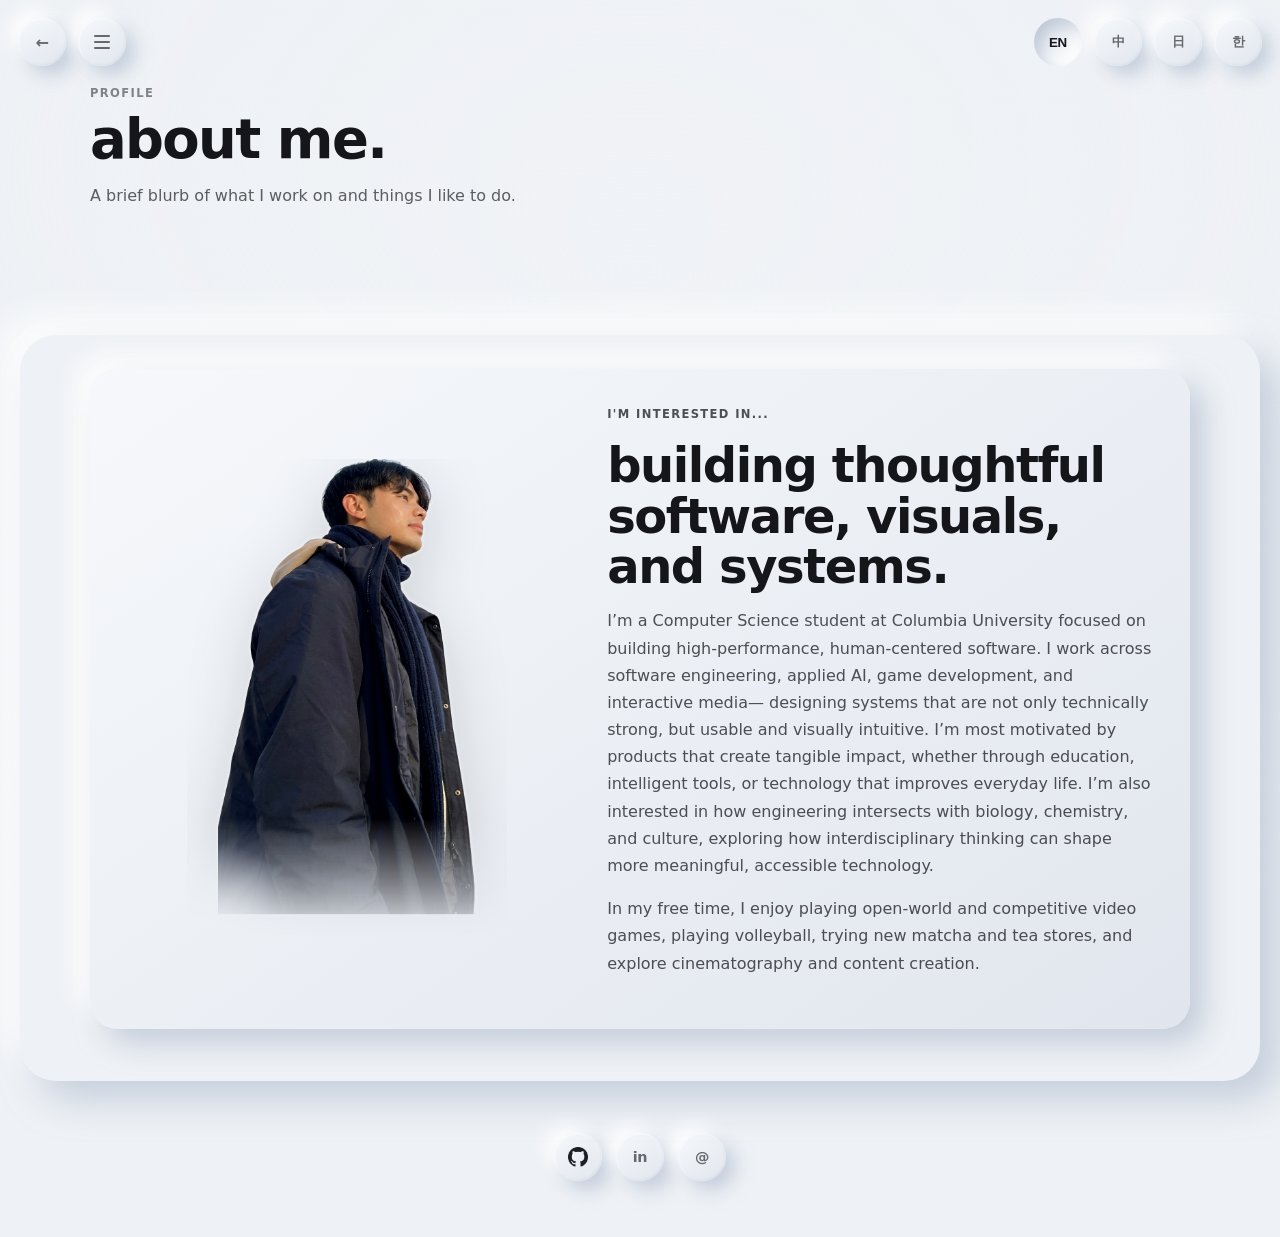
==== aboutme.html @ befeb12d "finished fleshing out website, ui, images, projects" ====
<!DOCTYPE html>
<html lang="en">
  <head>
    <meta charset="UTF-8" />
    <meta name="viewport" content="width=device-width, initial-scale=1.0" />
    <title>About Me | rickeychiu</title>
    <meta
      name="description"
      content="About Rickey Chiu — builder, designer, and engineer."
    />
    <link rel="stylesheet" href="style.css" />
  </head>
  <body>
    <a class="neumorphic-circle project-floating-back" href="index.html" aria-label="Back to home" title="Back to home">
      ←
    </a>

    <nav class="lang-picker" aria-label="Language">
      <button class="neumorphic-circle" type="button" data-lang="en" aria-pressed="true" aria-label="English">
        EN
      </button>
      <button class="neumorphic-circle" type="button" data-lang="zh" aria-pressed="false" aria-label="中文">
        中
      </button>
      <button class="neumorphic-circle" type="button" data-lang="ja" aria-pressed="false" aria-label="日本語">
        日
      </button>
      <button class="neumorphic-circle" type="button" data-lang="ko" aria-pressed="false" aria-label="한국어">
        한
      </button>
    </nav>

    <header class="hero project-hero-compact" style="--hero-bg-url: url('assets/images/hero-bg.jpg')">
      <div class="hero-image-overlay"></div>
      <div class="hero-bg" aria-hidden="true"></div>

      <section class="project-hero-panel" aria-label="About me">
        <div class="project-page-heading">
          <div>
            <p class="project-kicker" data-about-hero-kicker>Profile</p>
            <h1 data-about-title>about me.</h1>
            <p class="project-subtitle" data-about-subtitle>
              A brief blurb of what I work on and things I like to do.
            </p>
          </div>
        </div>
      </section>
    </header>

    <main class="content project-page-shell project-page-top">
      <section class="neumo-card about-card" aria-label="About Rickey Chiu">
        <div class="about-grid">
          <div class="about-portrait-shell" aria-hidden="true">
            <img
              class="about-portrait-image"
              src="assets/images/rickeynobg.png"
              alt=""
            />
          </div>

          <div class="about-copy">
            <p class="project-kicker" data-about-section-kicker>I'm interested in...</p>
            <h2 data-about-headline>building thoughtful software, visuals, and systems.</h2>
            <div data-about-paragraphs>
              <p>
                I’m a Computer Science student at Columbia University focused on building high-performance,
                human-centered software. I work across software engineering, applied AI, game development,
                and interactive media, designing systems that are not only technically strong, but usable
                and visually intuitive. I’m most motivated by products that create tangible impact, whether
                through education, intelligent tools, or technology that improves everyday life. I’m also
                interested in how engineering intersects with biology, chemistry, and culture, exploring
                how interdisciplinary thinking can shape more meaningful, accessible technology.
              </p>
              <p>
                In my free time, I enjoy playing open-world and competitive video games, playing volleyball,
                trying new matcha and tea stores, and exploring cinematography and content creation.
              </p>
            </div>
          </div>
        </div>
      </section>
    </main>

    <footer class="behind-footer" aria-label="Links">
      <a
        class="neumorphic-circle footer-icon-link"
        href="https://github.com/rickeychiu"
        target="_blank"
        rel="noreferrer"
        aria-label="GitHub"
        title="GitHub"
      >
        <img src="assets/images/githublogo.png" alt="" class="footer-icon-image" />
      </a>
      <a
        class="neumorphic-circle"
        href="https://www.linkedin.com/in/rickeychiu/"
        target="_blank"
        rel="noreferrer"
        aria-label="LinkedIn"
        title="LinkedIn"
      >
        in
      </a>
      <a
        class="neumorphic-circle"
        href="mailto:you@example.com"
        aria-label="Email"
        title="Email"
      >
        @
      </a>
    </footer>

    <script src="script.js"></script>
  </body>
</html>
---- style.css ----
:root {
  /* Light mode base (easier to design/extend) */
  --bg: #eef1f5;
  --surface: #eef1f5;

  /* Classic soft neumorphism shadow pair (light mode) */
  --shadow-dark: rgba(163, 177, 198, 0.55);
  --shadow-light: rgba(255, 255, 255, 0.9);

  --text: #14161a;
  --muted: rgba(20, 22, 26, 0.62);
  --ring: rgba(20, 22, 26, 0.25);
  --font-adjust-display: 0.52;
  --font-adjust-body: 0.5;

  /* Typography (Apple-y San Francisco system stack) */
  --font-sans: -apple-system, BlinkMacSystemFont, "SF Pro Text", system-ui,
    "Segoe UI", Roboto, Helvetica, Arial, "Apple Color Emoji", "Segoe UI Emoji";
  --font-display: -apple-system, BlinkMacSystemFont, "SF Pro Display", "SF Pro Text",
    system-ui, "Segoe UI", Roboto, Helvetica, Arial, "Apple Color Emoji",
    "Segoe UI Emoji";
}

*,
*::before,
*::after {
  box-sizing: border-box;
}

html,
body {
  height: 100%;
}

body {
  margin: 0;
  background: var(--bg);
  color: var(--text);
  font-family: var(--font-sans);
  overflow-x: hidden;
  overscroll-behavior-y: none;
}

/* --- Hero --- */
.hero {
  --hero-bg-url: none;
  position: relative;
  min-height: 100vh;
  width: 100%;
  display: grid;
  place-items: center;
  padding: max(8vh, 92px) 6vw 8vh;
  overflow: hidden;
  padding-bottom: calc(8vh + 90px);
}

.hero-bg {
  position: fixed;
  inset: 0;
  background-image: var(--hero-bg-url);
  background-size: cover;
  background-position: center;
  z-index: -2;
  transform: scale(1.03);
  filter: grayscale(12%) contrast(1.12) brightness(1.02) saturate(1.08);
}

.hero-image-overlay {
  position: fixed;
  inset: 0;
  z-index: -1;
  background:
    radial-gradient(80% 80% at 50% 30%, rgba(255, 255, 255, 0.14) 0%, rgba(238, 241, 245, 0.78) 68%),
    linear-gradient(to bottom, rgba(238, 241, 245, 0.18), rgba(238, 241, 245, 0.86));
}

.hero-content {
  text-align: center;
  /* Was 18ch (super narrow); give it room so title/subtitle stay as two lines */
  max-width: min(52rem, 92vw);
}

.hero-content h1 {
  margin: 0;
  font-weight: 720;
  letter-spacing: -0.03em;
  font-size: clamp(3rem, 6vw, 5rem);
  line-height: 1.03;
  text-shadow: 0 8px 22px rgba(0, 0, 0, 0.12);
  text-wrap: balance;
  font-family: var(--font-display);
  position: relative;
  display: inline-block;
  font-variant-east-asian: proportional-width;
  font-feature-settings: "palt";
  font-size-adjust: var(--font-adjust-display);
}

.hero-content p {
  margin: 16px 0 0;
  font-size: clamp(1.1rem, 2vw, 1.5rem);
  color: var(--muted);
  letter-spacing: -0.015em;
  text-wrap: balance;
  font-family: var(--font-sans);
  font-weight: 650;
  min-height: 1.6em; /* prevents vertical jump between language lengths */
  transition: opacity 360ms ease;
  font-variant-east-asian: proportional-width; /* keep CJK punctuation from widening */
  font-feature-settings: "palt";
  font-size-adjust: var(--font-adjust-body);
}

.typewriter-text {
  display: inline-block;
}

.caret {
  position: absolute;
  left: 100%;
  bottom: 0.08em;
  width: 2px;
  height: 1.05em;
  background: currentColor;
  margin-left: 6px;
  animation: blink 1s steps(1) infinite;
  vertical-align: text-bottom;
  pointer-events: none;
  visibility: hidden;
  opacity: 0;
  animation-play-state: paused;
}

@keyframes blink {
  50% {
    opacity: 0;
  }
}

.fade-out {
  opacity: 0;
}

.fade-in {
  opacity: 1;
}

/* --- Intro section (below hero) --- */
.intro {
  max-width: 1100px;
  margin: 0 auto 18px;
}

.intro-paragraph {
  margin: 0;
  max-width: 100%;
  font-size: clamp(1.02rem, 1.35vw, 1.16rem);
  line-height: 1.65;
  color: rgba(20, 22, 26, 0.74);
  text-align: left;
  font-size-adjust: var(--font-adjust-body);
}

/* --- Neumorphic buttons --- */
.neumo-button {
  display: inline-flex;
  align-items: center;
  justify-content: center;
  gap: 10px;
  padding: 12px 16px;
  border-radius: 999px;
  text-decoration: none;
  color: var(--text);
  font-weight: 650;
  letter-spacing: -0.01em;
  background: linear-gradient(145deg, #f6f8fb, #e1e6ee);
  box-shadow:
    10px 10px 20px var(--shadow-dark),
    -10px -10px 20px var(--shadow-light),
    inset 1px 1px 2px rgba(255, 255, 255, 0.7),
    inset -1px -1px 2px rgba(163, 177, 198, 0.16);
  transition: transform 140ms ease, box-shadow 140ms ease, filter 140ms ease;
}

.neumo-button:hover {
  transform: translateY(-1px);
  box-shadow:
    12px 12px 24px var(--shadow-dark),
    -12px -12px 24px var(--shadow-light),
    inset 1px 1px 2px rgba(255, 255, 255, 0.74),
    inset -1px -1px 2px rgba(163, 177, 198, 0.16);
}

.neumo-button:active {
  transform: translateY(0);
  box-shadow:
    inset 8px 8px 16px var(--shadow-dark),
    inset -8px -8px 16px var(--shadow-light);
}

.neumo-button:focus-visible {
  outline: 2px solid var(--ring);
  outline-offset: 3px;
}

.neumo-button-secondary {
  color: rgba(20, 22, 26, 0.84);
  filter: saturate(0.98);
}

/* --- Content blocks (two-column neumorphic cards) --- */
.content {
  position: relative;
  z-index: 5;

  /* Pull the body "surface" up over the hero so the hero feels behind it */
  width: min(1240px, calc(100% - 32px));
  margin: -78px auto 52px;
  padding: 56px clamp(18px, 4vw, 44px) 44px;

  border-radius: 36px;
  background: var(--surface);
  box-shadow:
    18px 18px 36px var(--shadow-dark),
    -18px -18px 36px var(--shadow-light);
}

.content-primary {
  /* Make the surface "peek" without showing text at initial load */
  padding-top: 110px;
}

.content-primary::after {
  content: "↓";
  position: absolute;
  top: 8px;
  left: 50%;
  transform: translateX(-50%);
  padding: 4px;
  border-radius: 8px;
  background: transparent;
  box-shadow: none;
  color: rgba(20, 22, 26, 0.65);
  font-weight: 720;
  letter-spacing: -0.02em;
  font-size: 0.95rem;
}

.content-secondary {
  margin: 0 auto 72px;
  padding-top: 36px;
}

@media (max-width: 520px) {
  .content {
    width: calc(100% - 22px);
    border-radius: 28px;
    margin-top: -64px;
  }

  .content-primary {
    padding-top: 96px;
  }
}

/* --- Footer links (behind surface) --- */
.behind-footer {
  position: relative;
  z-index: 1;
  display: flex;
  justify-content: center;
  gap: 14px;
  padding: 0 16px 56px;
}

.behind-footer .neumorphic-circle {
  text-decoration: none;
  font-size: 0.9rem;
}

.footer-icon-link {
  overflow: hidden;
}

.footer-icon-image {
  width: 20px;
  height: 20px;
  object-fit: contain;
}

.project-hero-compact {
  min-height: auto;
  place-items: stretch;
  padding: 86px 6vw 132px;
  padding-bottom: calc(86px + 132px);
}

.project-hero-panel {
  width: min(1100px, 100%);
  margin: 0 auto;
  display: grid;
  gap: 24px;
}

.project-page-top {
  margin: -92px auto 52px;
  padding-top: 34px;
}

.project-page-shell {
  padding-bottom: 52px;
}

.project-page-heading {
  display: grid;
  grid-template-columns: 1fr;
  gap: 12px;
  align-items: start;
}

.project-floating-back,
.creative-floating-back {
  position: fixed;
  top: 18px;
  left: 18px;
  z-index: 100;
  text-decoration: none;
}

.site-nav-shell {
  position: fixed;
  top: 18px;
  left: 18px;
  z-index: 110;
  display: flex;
  align-items: center;
  gap: 12px;
}

.site-nav-shell.has-back-button {
  left: 78px;
}

.site-nav-trigger {
  position: relative;
  z-index: 1;
  background: rgba(248, 250, 252, 0.26);
  border: 1px solid rgba(255, 255, 255, 0.34);
  box-shadow:
    0 12px 26px rgba(117, 131, 151, 0.18),
    inset 0 1px 0 rgba(255, 255, 255, 0.48);
  backdrop-filter: blur(18px) saturate(1.18);
  -webkit-backdrop-filter: blur(18px) saturate(1.18);
}

.site-nav-trigger-lines {
  display: grid;
  gap: 4px;
}

.site-nav-trigger-lines span {
  display: block;
  width: 16px;
  height: 2px;
  border-radius: 999px;
  background: currentColor;
}

.site-nav-panel {
  display: flex;
  align-items: center;
  flex-wrap: nowrap;
  gap: 8px;
  max-width: min(calc(100vw - 110px), 760px);
  padding: 0;
  background: transparent;
  box-shadow: none;
  transform: translateX(-6px);
  opacity: 0;
  pointer-events: none;
  overflow-x: auto;
  overflow-y: hidden;
  scrollbar-width: none;
  -ms-overflow-style: none;
  transition: transform 160ms ease, opacity 160ms ease;
}

.site-nav-panel::-webkit-scrollbar {
  display: none;
}

.site-nav-shell.is-open .site-nav-panel {
  transform: translateX(0);
  opacity: 1;
  pointer-events: auto;
}

.site-nav-link {
  display: inline-flex;
  align-items: center;
  flex: 0 0 auto;
  min-height: 44px;
  padding: 0 16px;
  border-radius: 999px;
  text-decoration: none;
  color: rgba(20, 22, 26, 0.78);
  font-weight: 680;
  letter-spacing: -0.01em;
  background: rgba(248, 250, 252, 0.28);
  border: 1px solid rgba(255, 255, 255, 0.34);
  box-shadow:
    0 10px 22px rgba(117, 131, 151, 0.16),
    inset 0 1px 0 rgba(255, 255, 255, 0.42);
  backdrop-filter: blur(18px) saturate(1.16);
  -webkit-backdrop-filter: blur(18px) saturate(1.16);
  transition: transform 140ms ease, box-shadow 140ms ease, color 140ms ease;
}

.site-nav-link:hover,
.site-nav-link:focus-visible {
  color: var(--text);
  transform: translateY(-1px);
  box-shadow:
    0 12px 26px rgba(117, 131, 151, 0.18),
    inset 0 1px 0 rgba(255, 255, 255, 0.46);
}

.site-nav-link[aria-current="page"] {
  color: var(--text);
  background: rgba(255, 255, 255, 0.38);
  box-shadow:
    0 10px 22px rgba(117, 131, 151, 0.14),
    inset 0 1px 0 rgba(255, 255, 255, 0.5);
}

.project-kicker,
.project-results-kicker {
  margin: 0 0 8px;
  color: rgba(20, 22, 26, 0.5);
  text-transform: uppercase;
  letter-spacing: 0.12em;
  font-size: 0.72rem;
  font-weight: 700;
}

.project-page-heading h1,
.project-results-header h2,
.project-gallery-copy h2 {
  margin: 0;
  letter-spacing: -0.03em;
  font-family: var(--font-display);
  font-size: clamp(2rem, 5vw, 3.4rem);
}

.project-subtitle {
  margin: 12px 0 0;
  color: rgba(20, 22, 26, 0.68);
  max-width: 62ch;
  line-height: 1.6;
}

.project-search-shell,
.project-results-header {
  max-width: 1100px;
  margin: 0 auto;
}

.project-search-shell {
  width: min(920px, 100%);
  max-width: min(920px, 100%);
  justify-self: start;
  margin-top: 8px;
}

.project-search-label {
  display: block;
  margin-bottom: 10px;
  font-weight: 700;
  letter-spacing: -0.01em;
}

.project-search-row {
  display: grid;
  grid-template-columns: minmax(0, 1fr) auto;
  gap: 12px;
  align-items: center;
}

.project-search-input {
  width: 100%;
  border: 0;
  border-radius: 999px;
  padding: 16px 22px;
  font: inherit;
  color: var(--text);
  background: linear-gradient(145deg, #e1e6ee, #f6f8fb);
  box-shadow:
    inset 8px 8px 16px var(--shadow-dark),
    inset -8px -8px 16px var(--shadow-light);
}

.project-search-button {
  width: 52px;
  height: 52px;
  border-radius: 999px;
  border: 0;
  color: var(--text);
  background: linear-gradient(145deg, #f6f8fb, #e1e6ee);
  box-shadow:
    9px 9px 18px var(--shadow-dark),
    -9px -9px 18px var(--shadow-light),
    inset 1px 1px 2px rgba(255, 255, 255, 0.7),
    inset -1px -1px 2px rgba(163, 177, 198, 0.18);
  display: grid;
  place-items: center;
  cursor: pointer;
}

.project-search-button svg {
  width: 22px;
  height: 22px;
  fill: currentColor;
}

.project-suggestion-row {
  display: flex;
  flex-wrap: nowrap;
  gap: 10px;
  margin-top: 14px;
  align-items: center;
  background: transparent;
  box-shadow: none;
  border: 0;
  padding: 0;
}

.project-suggestion-pill {
  appearance: none;
  -webkit-appearance: none;
  flex: 0 0 auto;
  padding: 9px 14px;
  border: 0;
  border-radius: 999px;
  color: rgba(20, 22, 26, 0.78);
  background: rgba(255, 255, 255, 0.55);
  box-shadow:
    8px 8px 16px rgba(163, 177, 198, 0.26),
    -8px -8px 16px rgba(255, 255, 255, 0.75);
  font: inherit;
  font-weight: 650;
  cursor: pointer;
  transition: transform 140ms ease, box-shadow 140ms ease, color 140ms ease;
}

.project-suggestion-pill:hover {
  transform: translateY(-1px);
  color: var(--text);
  box-shadow:
    10px 10px 18px rgba(163, 177, 198, 0.28),
    -10px -10px 18px rgba(255, 255, 255, 0.82);
}

.project-suggestion-pill:focus-visible {
  outline: 2px solid var(--ring);
  outline-offset: 3px;
}

.project-search-input:focus {
  outline: 2px solid var(--ring);
  outline-offset: 2px;
}

.project-results-header {
  margin-top: 30px;
  margin-bottom: 22px;
}

.project-results-inline {
  display: flex;
  align-items: center;
  flex-wrap: wrap;
  gap: 10px;
}

.project-results-filters {
  display: flex;
  flex-wrap: wrap;
  gap: 10px;
}

.project-results-filter {
  display: inline-flex;
  align-items: center;
  padding: 8px 14px;
  border-radius: 999px;
  color: rgba(20, 22, 26, 0.76);
  background: rgba(255, 255, 255, 0.55);
  box-shadow:
    8px 8px 16px rgba(163, 177, 198, 0.24),
    -8px -8px 16px rgba(255, 255, 255, 0.75);
  text-transform: none;
}

.project-results-header .project-results-kicker {
  margin: 0;
  font-size: 1.02rem;
  letter-spacing: 0.04em;
  text-transform: none;
  color: rgba(20, 22, 26, 0.78);
  font-weight: 720;
}

.project-gallery-card {
  max-width: 1100px;
  margin: 34px auto 0;
  padding: 24px;
}

.project-gallery-actions {
  display: flex;
  justify-content: center;
  margin-top: 18px;
}

.project-view-all-button {
  min-width: 160px;
  border: 0;
  border-radius: 999px;
  padding: 14px 22px;
  font: inherit;
  font-weight: 680;
  color: rgba(20, 22, 26, 0.78);
  background: linear-gradient(145deg, #e1e6ee, #f6f8fb);
  box-shadow:
    inset 8px 8px 16px var(--shadow-dark),
    inset -8px -8px 16px var(--shadow-light);
  cursor: pointer;
  transition: transform 140ms ease, box-shadow 140ms ease, color 140ms ease;
}

.project-view-all-button:hover {
  color: var(--text);
  transform: translateY(-1px);
}

.project-view-all-button:focus-visible {
  outline: 2px solid var(--ring);
  outline-offset: 3px;
}

.creative-gallery-card {
  max-width: 1120px;
  margin: 0 auto;
  padding: 28px;
}

.creative-gallery-copy {
  margin-bottom: 18px;
}

.creative-gallery-hint {
  margin: 10px 0 0;
  color: rgba(20, 22, 26, 0.6);
  line-height: 1.6;
}

.creative-slider-shell {
  position: relative;
  perspective: 1800px;
  padding: 8px 0 4px;
}

.creative-slider {
  overflow-x: auto;
  overflow-y: visible;
  scroll-snap-type: none;
  padding: 24px calc(50% - 210px) 40px;
  scrollbar-width: none;
  -ms-overflow-style: none;
}

.creative-slider::-webkit-scrollbar {
  display: none;
}

.creative-slider-track {
  display: flex;
  gap: 26px;
  align-items: stretch;
  width: max-content;
}

.creative-slider-card {
  --creative-offset: 0;
  --creative-depth: 1;
  width: min(420px, 84vw);
  flex: 0 0 auto;
  border-radius: 28px;
  background: linear-gradient(145deg, #f6f8fb, #e1e6ee);
  box-shadow:
    16px 16px 30px rgba(163, 177, 198, 0.3),
    -16px -16px 30px rgba(255, 255, 255, 0.82);
  overflow: hidden;
  transform:
    translateY(calc((1 - var(--creative-depth)) * 26px))
    rotateY(calc(var(--creative-offset) * -34deg))
    scale(calc(0.9 + (var(--creative-depth) * 0.14)));
  transform-style: preserve-3d;
  transition: transform 220ms ease, box-shadow 220ms ease, filter 220ms ease;
  filter: saturate(calc(0.82 + var(--creative-depth) * 0.24));
}

.creative-slider-card:hover {
  box-shadow:
    20px 20px 34px rgba(163, 177, 198, 0.34),
    -20px -20px 34px rgba(255, 255, 255, 0.86);
}

.creative-card-media {
  aspect-ratio: 5 / 4;
  overflow: hidden;
  background:
    radial-gradient(700px 220px at 78% 18%, rgba(255, 255, 255, 0.84), rgba(255, 255, 255, 0) 56%),
    linear-gradient(145deg, rgba(198, 221, 243, 0.85), rgba(245, 248, 252, 0.96));
  box-shadow:
    inset 8px 8px 16px rgba(163, 177, 198, 0.18),
    inset -8px -8px 16px rgba(255, 255, 255, 0.45);
}

.creative-card-image,
.creative-placeholder {
  display: block;
  width: 100%;
  height: 100%;
  object-fit: cover;
  object-position: center;
}

.creative-card-body {
  display: flex;
  flex-direction: column;
  gap: 0;
  padding: 22px 22px 24px;
}

.creative-card-body h2 {
  margin: 0 0 12px;
  letter-spacing: -0.03em;
  font-family: var(--font-display);
  font-size: clamp(1.3rem, 3vw, 1.8rem);
  line-height: 1.06;
}

.creative-tag-list {
  margin-top: 0;
  margin-bottom: 22px;
}

.creative-tag-list .pill {
  color: rgba(20, 22, 26, 0.78);
}

.creative-card-body p {
  margin: 0;
  color: rgba(20, 22, 26, 0.72);
  line-height: 1.65;
}

.creative-card-body .project-action-row {
  margin-top: 24px;
}

.about-card {
  max-width: 1100px;
  margin: 0 auto;
  padding: 28px;
}

.about-grid {
  display: grid;
  grid-template-columns: minmax(260px, 0.9fr) minmax(0, 1.1fr);
  gap: 28px;
  align-items: center;
}

.about-copy {
  padding: 8px 4px;
}

.about-copy h2 {
  margin: 0 0 16px;
  letter-spacing: -0.03em;
  font-family: var(--font-display);
  font-size: clamp(1.8rem, 4vw, 3rem);
  line-height: 1.05;
}

.about-copy p {
  margin: 0 0 16px;
  color: rgba(20, 22, 26, 0.74);
  line-height: 1.7;
}

.about-portrait-shell {
  display: grid;
  width: 100%;
  place-items: center;
}

.about-portrait-image {
  width: min(100%, 320px);
  max-height: 480px;
  object-fit: contain;
  object-position: bottom center;
  -webkit-mask-image:
    linear-gradient(to bottom, #000 0%, #000 75%, transparent 100%),
    radial-gradient(42% 32% at 10% 100%, transparent 0%, #000 62%);
  -webkit-mask-composite: source-in;
  mask-image:
    linear-gradient(to bottom, #000 0%, #000 75%, transparent 100%),
    radial-gradient(42% 32% at 10% 100%, transparent 0%, #000 62%);
  mask-composite: intersect;
  filter:
    drop-shadow(0 0 1px rgba(238, 241, 245, 0.95))
    drop-shadow(0 0 2px rgba(238, 241, 245, 0.88))
    drop-shadow(0 18px 30px rgba(20, 22, 26, 0.16));
}

.project-gallery-copy {
  margin-bottom: 16px;
}

.project-slider-window {
  overflow-x: auto;
  overflow-y: hidden;
  padding: 12px 0;
  scrollbar-width: none;
  -ms-overflow-style: none;
  cursor: grab;
}

.project-slider-window::-webkit-scrollbar {
  display: none;
}

.project-slider-window.is-dragging {
  cursor: grabbing;
}

.project-slider-track {
  display: flex;
  gap: 18px;
  width: max-content;
}

.project-slider-card {
  width: min(280px, 76vw);
  flex: 0 0 auto;
  border-radius: 24px;
  background: linear-gradient(145deg, #f6f8fb, #e1e6ee);
  box-shadow:
    14px 14px 28px var(--shadow-dark),
    -14px -14px 28px var(--shadow-light);
  overflow: hidden;
  cursor: pointer;
  transition: transform 180ms ease, box-shadow 180ms ease, filter 180ms ease;
}

.project-slider-card:hover {
  transform: translateY(-6px) scale(1.01);
  box-shadow:
    18px 18px 34px rgba(163, 177, 198, 0.34),
    -18px -18px 34px rgba(255, 255, 255, 0.84);
  filter: saturate(1.04);
}

.project-slider-card:focus-visible {
  outline: 2px solid var(--ring);
  outline-offset: 4px;
}

.project-slider-card:hover .project-slider-body h3 {
  text-decoration: underline;
  text-decoration-thickness: 1.5px;
  text-underline-offset: 0.14em;
}

.project-slider-image,
.project-slider-card .media-placeholder {
  display: block;
  width: 100%;
  height: 170px;
  object-fit: cover;
}

.project-slider-card .media-placeholder {
  border-radius: 0;
  box-shadow: none;
}

.project-slider-body {
  padding: 18px;
}

.project-slider-body h3 {
  margin: 0 0 10px;
  letter-spacing: -0.02em;
}

.project-slider-tags {
  margin: 0;
  color: rgba(20, 22, 26, 0.6);
  line-height: 1.5;
}

.project-blocks {
  margin-top: 0;
}

.project-card .card-text {
  display: flex;
  flex-direction: column;
  justify-content: center;
  gap: 0;
}

.project-card .card-text p {
  max-width: 58ch;
}

.project-tag-list {
  margin-top: 2px;
  margin-bottom: 36px;
}

.project-tag-list li {
  display: contents;
}

.project-tag-button {
  appearance: none;
  -webkit-appearance: none;
  border: 0;
  background: rgba(255, 255, 255, 0.55);
  color: rgba(20, 22, 26, 0.78);
  font: inherit;
  font-weight: 650;
  cursor: pointer;
  transition: transform 140ms ease, box-shadow 140ms ease, color 140ms ease;
}

.project-tag-button:hover {
  transform: translateY(-1px);
  color: var(--text);
  box-shadow:
    10px 10px 18px rgba(163, 177, 198, 0.28),
    -10px -10px 18px rgba(255, 255, 255, 0.82);
}

.project-tag-button:focus-visible {
  outline: 2px solid var(--ring);
  outline-offset: 3px;
}

.project-card .project-tag-list + p {
  margin-top: 20px;
}

.project-action-row {
  display: flex;
  gap: 12px;
  margin-top: 24px;
}

.project-action-row[data-count="1"] {
  justify-content: center;
}

.project-action-row[data-count="1"] .neumo-button {
  margin-top: 0;
  flex: 0 1 calc(50% - 6px);
  max-width: 320px;
}

.project-action-row[data-count="2"] .neumo-button {
  flex: 1 1 0;
  text-align: center;
}

.project-action-row .neumo-button {
  display: inline-flex;
  align-items: center;
  justify-content: center;
  gap: 8px;
  min-height: 48px;
  padding: 12px 18px;
}

.project-action-icon {
  width: 18px;
  height: 18px;
  object-fit: contain;
  flex: 0 0 auto;
}

.project-action-icon-svg {
  display: block;
}

.project-empty-state .card-text {
  padding: 28px;
}

.project-image-frame {
  width: 100%;
  max-width: 360px;
  aspect-ratio: 5 / 3;
  border-radius: 20px;
  overflow: hidden;
  box-shadow:
    inset 9px 9px 18px var(--shadow-dark),
    inset -9px -9px 18px var(--shadow-light);
  background: linear-gradient(145deg, rgba(210, 222, 240, 0.9), rgba(245, 248, 252, 0.95));
}

.project-image {
  display: block;
  width: 100%;
  height: 100%;
  object-fit: cover;
  object-position: center;
}

.project-placeholder {
  background:
    radial-gradient(700px 240px at 75% 18%, rgba(255, 255, 255, 0.82), rgba(255, 255, 255, 0) 55%),
    linear-gradient(145deg, rgba(198, 221, 243, 0.85), rgba(245, 248, 252, 0.96));
}

.project-card .card-media .project-placeholder {
  width: 100%;
  max-width: 360px;
  aspect-ratio: 5 / 3;
  height: auto;
  border-radius: 20px;
  box-shadow:
    inset 9px 9px 18px var(--shadow-dark),
    inset -9px -9px 18px var(--shadow-light);
}

@media (max-width: 860px) {
  .project-page-heading {
    grid-template-columns: 1fr;
  }

  .project-search-row {
    grid-template-columns: minmax(0, 1fr) auto;
  }

  .about-grid {
    grid-template-columns: 1fr;
  }
}

@media (max-width: 520px) {
  .project-hero-compact {
    padding-top: 82px;
    padding-bottom: calc(82px + 110px);
  }

  .project-page-top {
    margin-top: -84px;
    padding-top: 26px;
  }

  .project-search-shell {
    max-width: 100%;
  }

  .project-search-row {
    grid-template-columns: minmax(0, 1fr) 48px;
    gap: 10px;
  }

  .project-search-button {
    width: 48px;
    height: 48px;
  }

  .project-gallery-card {
    padding: 18px;
  }

  .project-slider-card {
    width: min(248px, 82vw);
  }

  .site-nav-shell.has-back-button {
    left: 72px;
  }

  .site-nav-panel {
    max-width: calc(100vw - 96px);
  }

  .creative-gallery-card {
    padding: 18px;
  }

  .creative-slider {
    padding: 18px 18px 32px;
  }

  .creative-slider-card {
    width: min(340px, 88vw);
  }
}

.blocks {
  max-width: 1100px;
  margin: 0 auto;
  display: grid;
  gap: 18px;
}

.neumo-card {
  border-radius: 28px;
  background: linear-gradient(145deg, #f6f8fb, #e1e6ee);
  box-shadow:
    14px 14px 28px var(--shadow-dark),
    -14px -14px 28px var(--shadow-light);
  overflow: hidden;
}

.card-grid {
  display: grid;
  grid-template-columns: 1.1fr 0.9fr;
  gap: 0;
  align-items: stretch;
}

.card-text {
  padding: 26px 26px 24px;
  text-align: left;
}

.card-text h2 {
  margin: 0 0 10px;
  font-size: 1.25rem;
  letter-spacing: -0.02em;
  font-size-adjust: var(--font-adjust-display);
}

.card-text p {
  margin: 0 0 16px;
  color: rgba(20, 22, 26, 0.72);
  line-height: 1.55;
  font-size-adjust: var(--font-adjust-body);
}

.card-media {
  padding: 18px;
  display: grid;
  place-items: center;
}

.card-media-image {
  width: 100%;
  height: 220px;
  border-radius: 20px;
  object-fit: cover;
  object-position: center;
  box-shadow:
    inset 9px 9px 18px var(--shadow-dark),
    inset -9px -9px 18px var(--shadow-light);
}

.media-placeholder {
  width: 100%;
  height: 220px;
  border-radius: 20px;
  display: grid;
  place-items: center;
  color: rgba(20, 22, 26, 0.55);
  font-weight: 650;
  letter-spacing: -0.01em;
  background:
    radial-gradient(800px 240px at 20% 20%, rgba(255, 255, 255, 0.85), rgba(255, 255, 255, 0) 55%),
    linear-gradient(145deg, rgba(210, 222, 240, 0.9), rgba(245, 248, 252, 0.95));
  box-shadow:
    inset 9px 9px 18px var(--shadow-dark),
    inset -9px -9px 18px var(--shadow-light);
}

.media-placeholder-alt {
  background:
    radial-gradient(700px 240px at 70% 15%, rgba(255, 255, 255, 0.75), rgba(255, 255, 255, 0) 55%),
    linear-gradient(145deg, rgba(232, 216, 255, 0.7), rgba(245, 248, 252, 0.96));
}

.media-placeholder span {
  padding: 10px 14px;
  border-radius: 999px;
  background: rgba(255, 255, 255, 0.62);
  box-shadow:
    6px 6px 14px rgba(163, 177, 198, 0.28),
    -6px -6px 14px rgba(255, 255, 255, 0.8);
}

@media (max-width: 860px) {
  .card-grid {
    grid-template-columns: 1fr;
  }

  .card-media {
    padding-top: 0;
  }

  .media-placeholder {
    height: 200px;
  }
}

.skills-grid {
  display: grid;
  grid-template-columns: 1fr 1fr;
}

.skills-col {
  padding: 26px 26px 24px;
  text-align: left;
}

.skills-col + .skills-col {
  border-left: 1px solid rgba(20, 22, 26, 0.06);
}

.skills-group + .skills-group {
  margin-top: 14px;
}

.skills-note {
  margin: 8px 0 14px;
  color: rgba(20, 22, 26, 0.62);
  line-height: 1.5;
  font-size-adjust: var(--font-adjust-body);
}

.pill-list {
  margin: 0;
  padding: 0;
  list-style: none;
  display: flex;
  flex-wrap: wrap;
  gap: 10px;
}

.pill {
  padding: 9px 12px;
  border-radius: 999px;
  font-weight: 650;
  color: rgba(20, 22, 26, 0.78);
  background: rgba(255, 255, 255, 0.55);
  box-shadow:
    8px 8px 16px rgba(163, 177, 198, 0.26),
    -8px -8px 16px rgba(255, 255, 255, 0.75);
  font-size-adjust: var(--font-adjust-body);
}

.edu-list {
  margin: 0;
  padding: 0;
  list-style: none;
  display: grid;
  gap: 12px;
}

.edu-item {
  display: grid;
  grid-template-columns: auto 1fr;
  gap: 16px;
  align-items: center;
}

.edu-icon {
  border: none;
  width: 60px;
  height: 60px;
  border-radius: 16px;
  background: linear-gradient(145deg, #f6f8fb, #e1e6ee);
  box-shadow:
    8px 8px 16px var(--shadow-dark),
    -8px -8px 16px var(--shadow-light),
    inset 1px 1px 2px rgba(255, 255, 255, 0.7),
    inset -1px -1px 2px rgba(163, 177, 198, 0.16);
  display: grid;
  place-items: center;
  overflow: hidden;
  text-decoration: none;
  padding: 0;
  transition: transform 140ms ease, box-shadow 140ms ease;
}

.edu-icon:hover {
  transform: translateY(-1px);
  box-shadow:
    10px 10px 18px var(--shadow-dark),
    -10px -10px 18px var(--shadow-light),
    inset 1px 1px 2px rgba(255, 255, 255, 0.72),
    inset -1px -1px 2px rgba(163, 177, 198, 0.16);
}

.edu-icon:active {
  transform: translateY(0);
  box-shadow:
    inset 7px 7px 14px var(--shadow-dark),
    inset -7px -7px 14px var(--shadow-light);
}

.edu-icon img {
  width: 100%;
  height: 100%;
  object-fit: cover;
  filter: drop-shadow(0 2px 4px rgba(0, 0, 0, 0.12));
}

.edu-title {
  font-weight: 750;
  letter-spacing: -0.01em;
  font-size-adjust: var(--font-adjust-display);
}

.edu-meta {
  margin-top: 2px;
  color: rgba(20, 22, 26, 0.62);
  font-size-adjust: var(--font-adjust-body);
}

.edu-courses-title {
  margin: 18px 0 10px;
  font-size: 1rem;
  font-weight: 720;
  letter-spacing: -0.01em;
  color: rgba(20, 22, 26, 0.82);
  font-size-adjust: var(--font-adjust-display);
}

.course-list {
  gap: 8px;
}

@media (max-width: 860px) {
  .skills-grid {
    grid-template-columns: 1fr;
  }

  .skills-col + .skills-col {
    border-left: 0;
    border-top: 1px solid rgba(20, 22, 26, 0.06);
  }
}

/* --- Language picker --- */
.lang-picker {
  position: fixed;
  top: 18px;
  right: 18px;
  z-index: 100;
  display: flex;
  gap: 12px;
}

.neumorphic-circle {
  width: 48px;
  height: 48px;
  border-radius: 999px;
  border: 0;
  /* Slight gradient removes the "cylinder" look and feels more like a soft pill */
  background: linear-gradient(145deg, #f6f8fb, #e1e6ee);
  color: var(--muted);
  font-weight: 700;
  letter-spacing: -0.02em;
  cursor: pointer;
  -webkit-tap-highlight-color: transparent;

  /* Outer + tiny inner highlights = smoother “raised” shape */
  box-shadow:
    9px 9px 18px var(--shadow-dark),
    -9px -9px 18px var(--shadow-light),
    inset 1px 1px 2px rgba(255, 255, 255, 0.7),
    inset -1px -1px 2px rgba(163, 177, 198, 0.18);
  display: grid;
  place-items: center;
  transition: transform 140ms ease, box-shadow 140ms ease, color 140ms ease;
}

.neumorphic-circle:hover {
  color: var(--text);
  box-shadow:
    11px 11px 22px var(--shadow-dark),
    -11px -11px 22px var(--shadow-light),
    inset 1px 1px 2px rgba(255, 255, 255, 0.75),
    inset -1px -1px 2px rgba(163, 177, 198, 0.18);
}

.neumorphic-circle:active {
  transform: scale(0.96);
  background: linear-gradient(145deg, #e1e6ee, #f6f8fb);
  box-shadow:
    inset 7px 7px 14px var(--shadow-dark),
    inset -7px -7px 14px var(--shadow-light);
  color: var(--text);
}

.neumorphic-circle[aria-pressed="true"] {
  color: var(--text);
  background: linear-gradient(145deg, #e1e6ee, #f6f8fb);
  box-shadow:
    inset 7px 7px 14px var(--shadow-dark),
    inset -7px -7px 14px var(--shadow-light);
}

.neumorphic-circle:focus-visible {
  outline: 2px solid var(--ring);
  outline-offset: 3px;
}

@media (prefers-reduced-motion: reduce) {
  .neumorphic-circle {
    transition: none;
  }
}

/* --- Placeholder for your future draggable schematic --- */
#viewport {
  height: 0;
  min-height: 0;
  width: 100%;
  overflow: hidden;
}

#map {
  display: none;
}
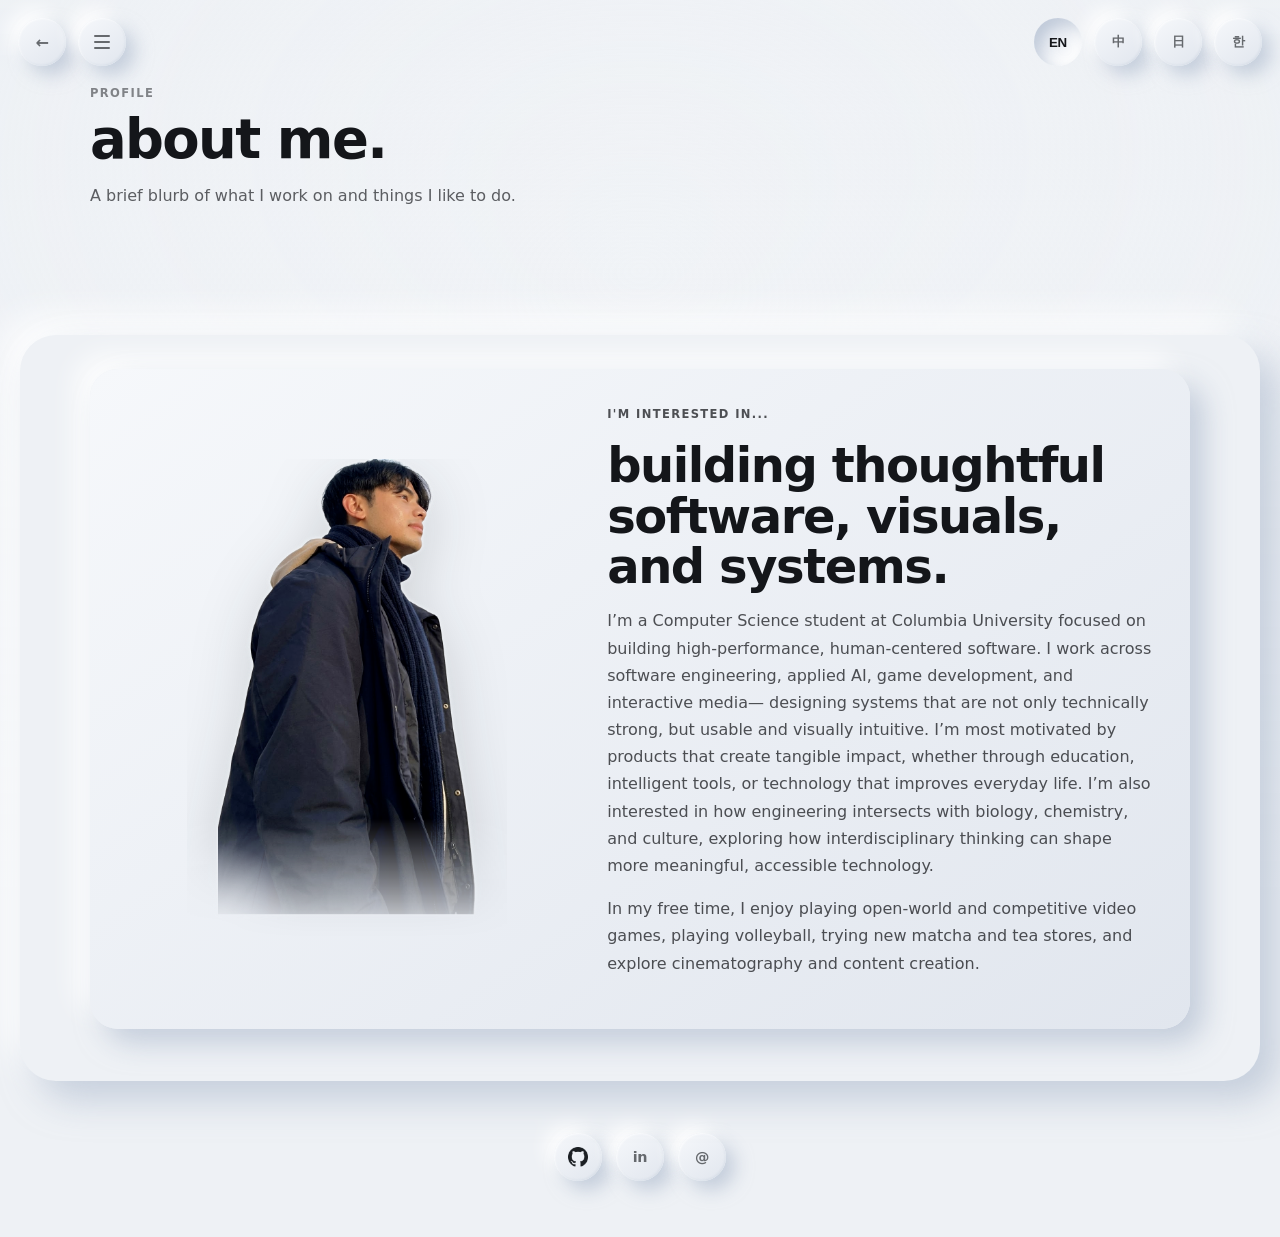
==== commit 42ff1cc5: "fixxed email linnks" ====
--- a/aboutme.html
+++ b/aboutme.html
@@ -104,7 +104,7 @@
       </a>
       <a
         class="neumorphic-circle"
-        href="mailto:you@example.com"
+        href="mailto:rc3868@columbia.edu"
         aria-label="Email"
         title="Email"
       >
--- a/style.css
+++ b/style.css
@@ -349,8 +349,6 @@
   box-shadow:
     0 12px 26px rgba(117, 131, 151, 0.18),
     inset 0 1px 0 rgba(255, 255, 255, 0.48);
-  backdrop-filter: blur(18px) saturate(1.18);
-  -webkit-backdrop-filter: blur(18px) saturate(1.18);
 }
 
 .site-nav-trigger-lines {
@@ -411,9 +409,8 @@
   box-shadow:
     0 10px 22px rgba(117, 131, 151, 0.16),
     inset 0 1px 0 rgba(255, 255, 255, 0.42);
-  backdrop-filter: blur(18px) saturate(1.16);
-  -webkit-backdrop-filter: blur(18px) saturate(1.16);
   transition: transform 140ms ease, box-shadow 140ms ease, color 140ms ease;
+  white-space: nowrap;
 }
 
 .site-nav-link:hover,
@@ -550,6 +547,7 @@
   font-weight: 650;
   cursor: pointer;
   transition: transform 140ms ease, box-shadow 140ms ease, color 140ms ease;
+  white-space: nowrap;
 }
 
 .project-suggestion-pill:hover {
@@ -667,7 +665,7 @@
 .creative-slider-shell {
   position: relative;
   perspective: 1800px;
-  padding: 8px 0 4px;
+  padding: 8px 52px 4px;
 }
 
 .creative-slider {
@@ -683,6 +681,38 @@
   display: none;
 }
 
+.creative-slider-arrow {
+  position: absolute;
+  top: 50%;
+  width: 38px;
+  height: 38px;
+  border: 0;
+  border-radius: 999px;
+  transform: translateY(-50%);
+  background: transparent;
+  color: rgba(20, 22, 26, 0.62);
+  font: inherit;
+  font-size: 1.1rem;
+  line-height: 1;
+  cursor: pointer;
+  z-index: 2;
+  transition: transform 140ms ease, background 140ms ease, color 140ms ease;
+}
+
+.creative-slider-arrow:hover {
+  transform: translateY(-50%) scale(1.04);
+  background: rgba(20, 22, 26, 0.12);
+  color: rgba(20, 22, 26, 0.84);
+}
+
+.creative-slider-arrow-prev {
+  left: 0;
+}
+
+.creative-slider-arrow-next {
+  right: 0;
+}
+
 .creative-slider-track {
   display: flex;
   gap: 26px;
@@ -702,12 +732,11 @@
     -16px -16px 30px rgba(255, 255, 255, 0.82);
   overflow: hidden;
   transform:
-    translateY(calc((1 - var(--creative-depth)) * 26px))
-    rotateY(calc(var(--creative-offset) * -34deg))
-    scale(calc(0.9 + (var(--creative-depth) * 0.14)));
-  transform-style: preserve-3d;
-  transition: transform 220ms ease, box-shadow 220ms ease, filter 220ms ease;
-  filter: saturate(calc(0.82 + var(--creative-depth) * 0.24));
+    translateY(calc((1 - var(--creative-depth)) * 18px))
+    rotateY(calc(var(--creative-offset) * -24deg))
+    scale(calc(0.96 + (var(--creative-depth) * 0.04)));
+  transition: transform 220ms ease, box-shadow 220ms ease;
+  backface-visibility: hidden;
 }
 
 .creative-slider-card:hover {
@@ -734,6 +763,24 @@
   height: 100%;
   object-fit: cover;
   object-position: center;
+}
+
+.project-media-link {
+  display: block;
+  width: 100%;
+  height: 100%;
+  cursor: pointer;
+  border-radius: inherit;
+  overflow: hidden;
+}
+
+.project-media-link img {
+  transition: transform 180ms ease, filter 180ms ease;
+}
+
+.project-media-link:hover img {
+  transform: scale(1.02);
+  filter: saturate(1.04);
 }
 
 .creative-card-body {
@@ -928,6 +975,10 @@
   max-width: 58ch;
 }
 
+.coursework-card .card-text p {
+  max-width: none;
+}
+
 .project-tag-list {
   margin-top: 2px;
   margin-bottom: 36px;
@@ -1113,6 +1164,15 @@
 
   .creative-slider-card {
     width: min(340px, 88vw);
+  }
+
+  .creative-slider-shell {
+    padding-inline: 42px;
+  }
+
+  .creative-slider-arrow {
+    width: 34px;
+    height: 34px;
   }
 }
 
@@ -1246,6 +1306,54 @@
   font-size-adjust: var(--font-adjust-body);
 }
 
+.skill-pill {
+  transition: transform 140ms ease, box-shadow 140ms ease, color 140ms ease;
+}
+
+.skill-pill-link {
+  cursor: pointer;
+}
+
+.skill-pill-link:hover {
+  transform: translateY(-1px);
+  color: var(--text);
+  box-shadow:
+    10px 10px 18px rgba(163, 177, 198, 0.28),
+    -10px -10px 18px rgba(255, 255, 255, 0.82);
+}
+
+.skill-pill-link:focus-visible {
+  outline: 2px solid var(--ring);
+  outline-offset: 3px;
+}
+
+.skill-pill-inset {
+  background: linear-gradient(145deg, #e1e6ee, #f6f8fb);
+  box-shadow:
+    inset 8px 8px 16px rgba(163, 177, 198, 0.24),
+    inset -8px -8px 16px rgba(255, 255, 255, 0.78);
+  color: rgba(20, 22, 26, 0.66);
+}
+
+.pill.skill-pill-inset {
+  box-shadow:
+    inset 8px 8px 16px rgba(163, 177, 198, 0.24),
+    inset -8px -8px 16px rgba(255, 255, 255, 0.78);
+}
+
+.skill-pill:not(.skill-pill-link) {
+  cursor: default;
+  transition: none;
+}
+
+.skill-pill:not(.skill-pill-link):hover {
+  transform: none;
+  color: rgba(20, 22, 26, 0.78);
+  box-shadow:
+    inset 8px 8px 16px rgba(163, 177, 198, 0.24),
+    inset -8px -8px 16px rgba(255, 255, 255, 0.78);
+}
+
 .pill-list {
   margin: 0;
   padding: 0;
@@ -1349,6 +1457,15 @@
   gap: 8px;
 }
 
+.coursework-code {
+  margin: 0 0 12px;
+  color: rgba(20, 22, 26, 0.5);
+  text-transform: uppercase;
+  letter-spacing: 0.12em;
+  font-size: 0.72rem;
+  font-weight: 700;
+}
+
 @media (max-width: 860px) {
   .skills-grid {
     grid-template-columns: 1fr;
@@ -1366,6 +1483,16 @@
   top: 18px;
   right: 18px;
   z-index: 100;
+  display: flex;
+  align-items: flex-start;
+  gap: 12px;
+}
+
+.lang-picker-trigger {
+  display: none !important;
+}
+
+.lang-picker-panel {
   display: flex;
   gap: 12px;
 }
@@ -1431,6 +1558,60 @@
   }
 }
 
+@media (max-width: 860px) {
+  .site-nav-panel {
+    position: absolute;
+    top: calc(100% + 10px);
+    left: 0;
+    flex-direction: column;
+    align-items: stretch;
+    gap: 10px;
+    min-width: 220px;
+    max-width: min(calc(100vw - 36px), 280px);
+    padding: 14px;
+    border-radius: 24px;
+    background: linear-gradient(145deg, rgba(246, 248, 251, 0.96), rgba(225, 230, 238, 0.96));
+    box-shadow:
+      16px 16px 32px rgba(163, 177, 198, 0.28),
+      -16px -16px 32px rgba(255, 255, 255, 0.84);
+    overflow: visible;
+  }
+
+  .site-nav-link {
+    width: 100%;
+    justify-content: center;
+    padding-inline: 14px;
+    font-size: 0.94rem;
+  }
+
+  .lang-picker {
+    flex-direction: column;
+    align-items: flex-end;
+  }
+
+  .lang-picker-trigger {
+    display: grid !important;
+  }
+
+  .lang-picker-panel {
+    position: absolute;
+    top: calc(100% + 10px);
+    right: 0;
+    flex-direction: column;
+    gap: 10px;
+    padding: 14px;
+    border-radius: 24px;
+    background: linear-gradient(145deg, rgba(246, 248, 251, 0.96), rgba(225, 230, 238, 0.96));
+    box-shadow:
+      16px 16px 32px rgba(163, 177, 198, 0.28),
+      -16px -16px 32px rgba(255, 255, 255, 0.84);
+  }
+
+  .lang-picker:not(.is-open) .lang-picker-panel {
+    display: none;
+  }
+}
+
 /* --- Placeholder for your future draggable schematic --- */
 #viewport {
   height: 0;
@@ -1442,3 +1623,52 @@
 #map {
   display: none;
 }
+
+@media (max-width: 640px) {
+  .project-search-shell {
+    width: 100%;
+    max-width: 100%;
+  }
+
+  .project-search-label {
+    margin-bottom: 8px;
+    font-size: 0.92rem;
+  }
+
+  .project-search-row {
+    grid-template-columns: minmax(0, 1fr);
+    gap: 10px;
+  }
+
+  .project-search-input {
+    padding: 14px 18px;
+    font-size: 0.95rem;
+  }
+
+  .project-search-button {
+    width: 100%;
+    height: 46px;
+    border-radius: 999px;
+  }
+
+  .project-suggestion-row {
+    gap: 8px;
+    flex-wrap: wrap;
+    overflow: visible;
+    padding-bottom: 0;
+    align-items: flex-start;
+  }
+
+  .project-suggestion-row::-webkit-scrollbar {
+    display: none;
+  }
+
+  .project-suggestion-pill {
+    max-width: 100%;
+    font-size: 0.88rem;
+    padding: 8px 12px;
+    white-space: normal;
+    text-align: center;
+  }
+
+}
